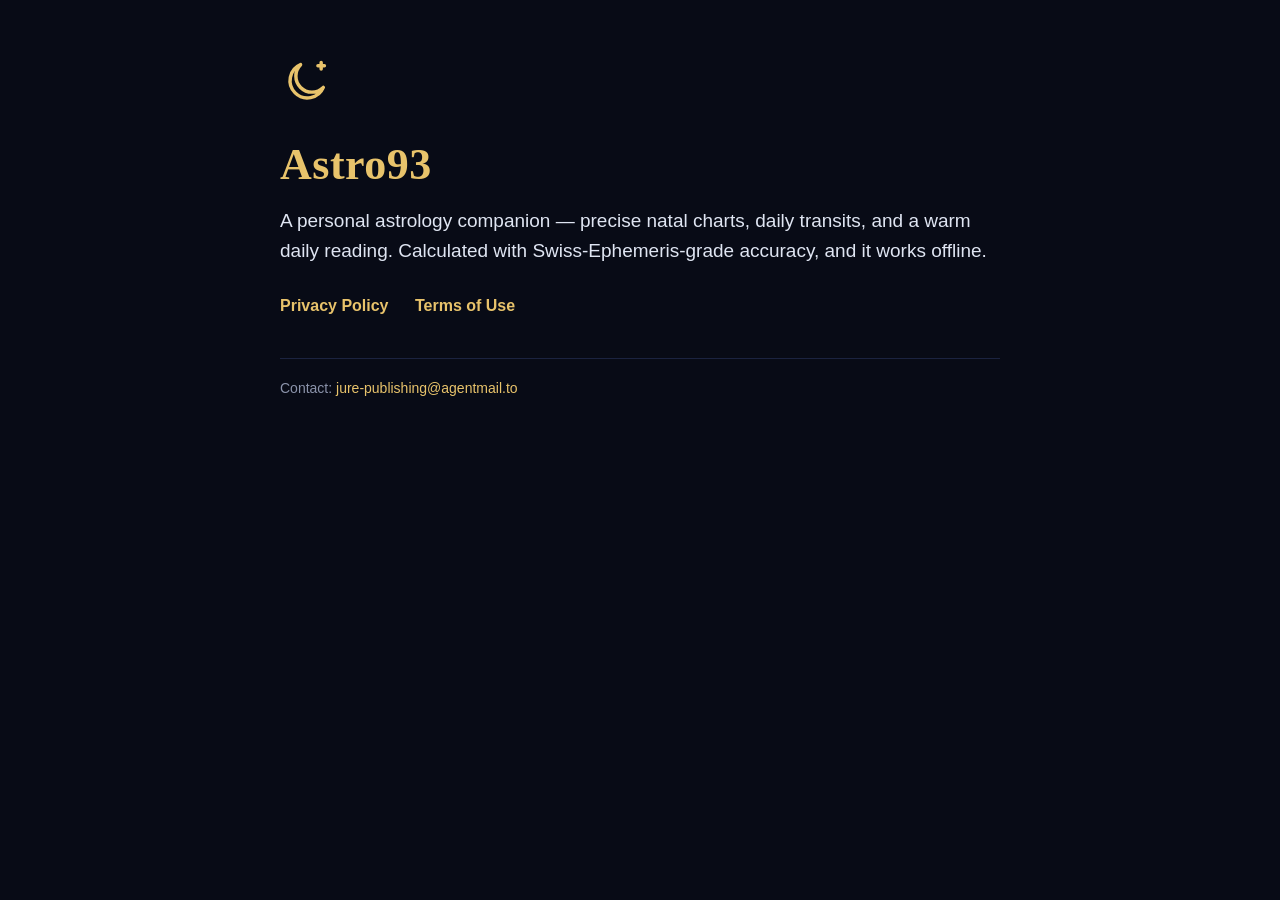
==== astro93/index.html @ 41490e8c "Add Astro93 legal pages at /astro93/; tidy privacy section - astro93/: index, privacy policy, terms " ====
<!doctype html>
<html lang="en">
<head>
<meta charset="utf-8" />
<meta name="viewport" content="width=device-width, initial-scale=1" />
<title>Astro93</title>
<style>
  :root{--bg:#080B16;--text:#c9d1e4;--muted:#8b93aa;--gold:#E8C36B;--line:#1b2340;}
  *{box-sizing:border-box}
  body{margin:0;background:var(--bg);color:var(--text);
    font:16px/1.6 -apple-system,"Segoe UI",Roboto,Helvetica,Arial,sans-serif;padding:56px 20px}
  .wrap{max-width:720px;margin:0 auto}
  h1{font-family:Georgia,"Times New Roman",serif;color:var(--gold);font-size:44px;margin:14px 0 6px;letter-spacing:.5px}
  .lead{font-size:19px;color:#dfe5f2;margin:0 0 26px}
  a{color:var(--gold);text-decoration:none}
  a:hover{text-decoration:underline}
  .links a{display:inline-block;margin-right:22px;font-weight:600}
  .logo{width:52px;height:52px;color:var(--gold)}
  .foot{margin-top:40px;color:var(--muted);font-size:14px;border-top:1px solid var(--line);padding-top:18px}
</style>
</head>
<body>
  <div class="wrap">
    <svg class="logo" viewBox="0 0 24 24" fill="none" stroke="currentColor" stroke-width="1.6" stroke-linecap="round" stroke-linejoin="round" aria-hidden="true">
      <path d="M20 14.5A8 8 0 1 1 9.5 4a6.3 6.3 0 0 0 10.5 10.5z" />
      <path d="M19 3v3M17.5 4.5h3" />
    </svg>
    <h1>Astro93</h1>
    <p class="lead">A personal astrology companion — precise natal charts, daily transits,
      and a warm daily reading. Calculated with Swiss-Ephemeris-grade accuracy, and it
      works offline.</p>
    <p class="links">
      <a href="privacy.html">Privacy Policy</a>
      <a href="terms.html">Terms of Use</a>
    </p>
    <div class="foot">Contact: <a href="mailto:jure-publishing@agentmail.to">jure-publishing@agentmail.to</a></div>
  </div>
</body>
</html>
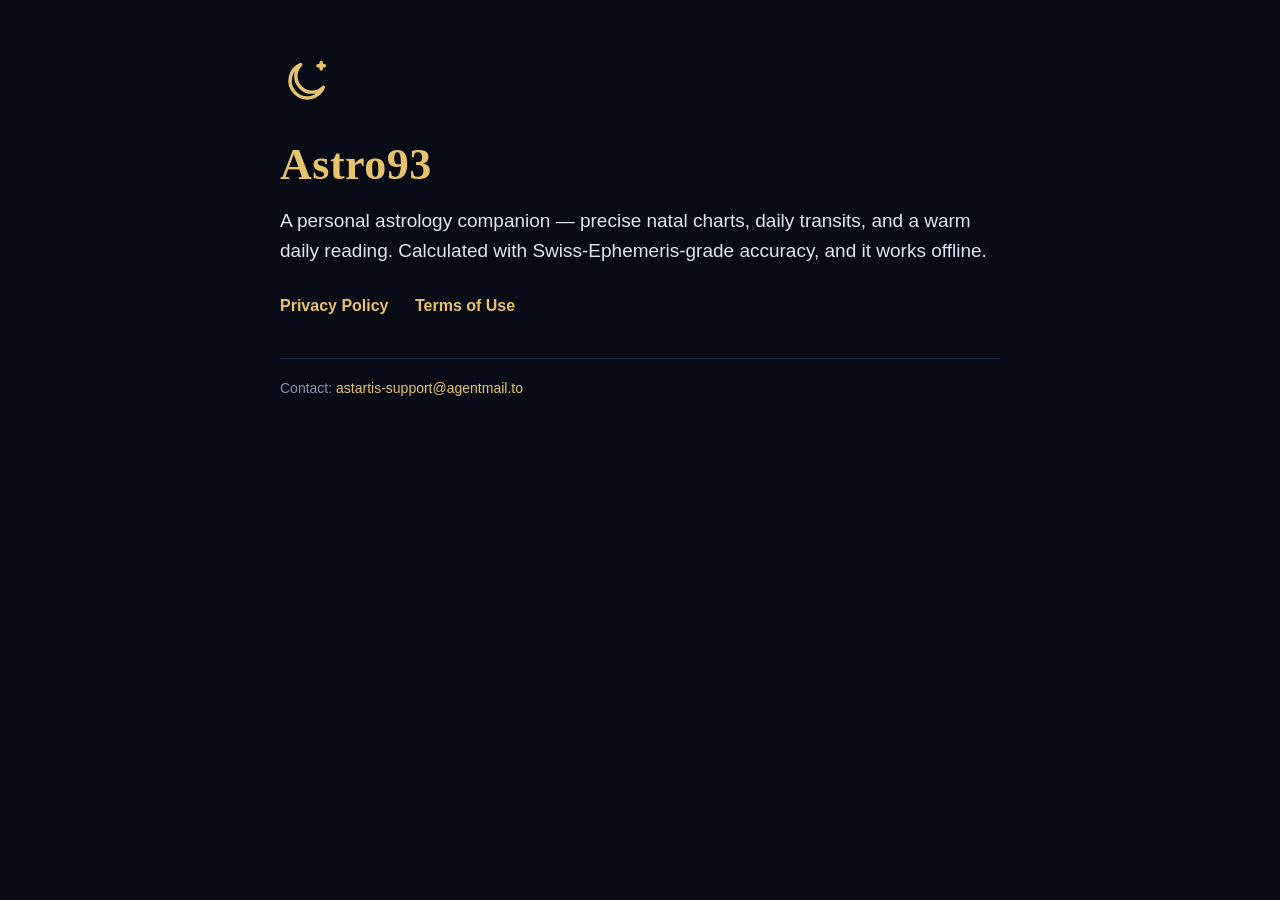
==== commit adb57036: "Add Calm Dog public pages; update contact address to astartis-support" ====
--- a/astro93/index.html
+++ b/astro93/index.html
@@ -33,7 +33,7 @@
       <a href="privacy.html">Privacy Policy</a>
       <a href="terms.html">Terms of Use</a>
     </p>
-    <div class="foot">Contact: <a href="mailto:jure-publishing@agentmail.to">jure-publishing@agentmail.to</a></div>
+    <div class="foot">Contact: <a href="mailto:astartis-support@agentmail.to">astartis-support@agentmail.to</a></div>
   </div>
 </body>
 </html>
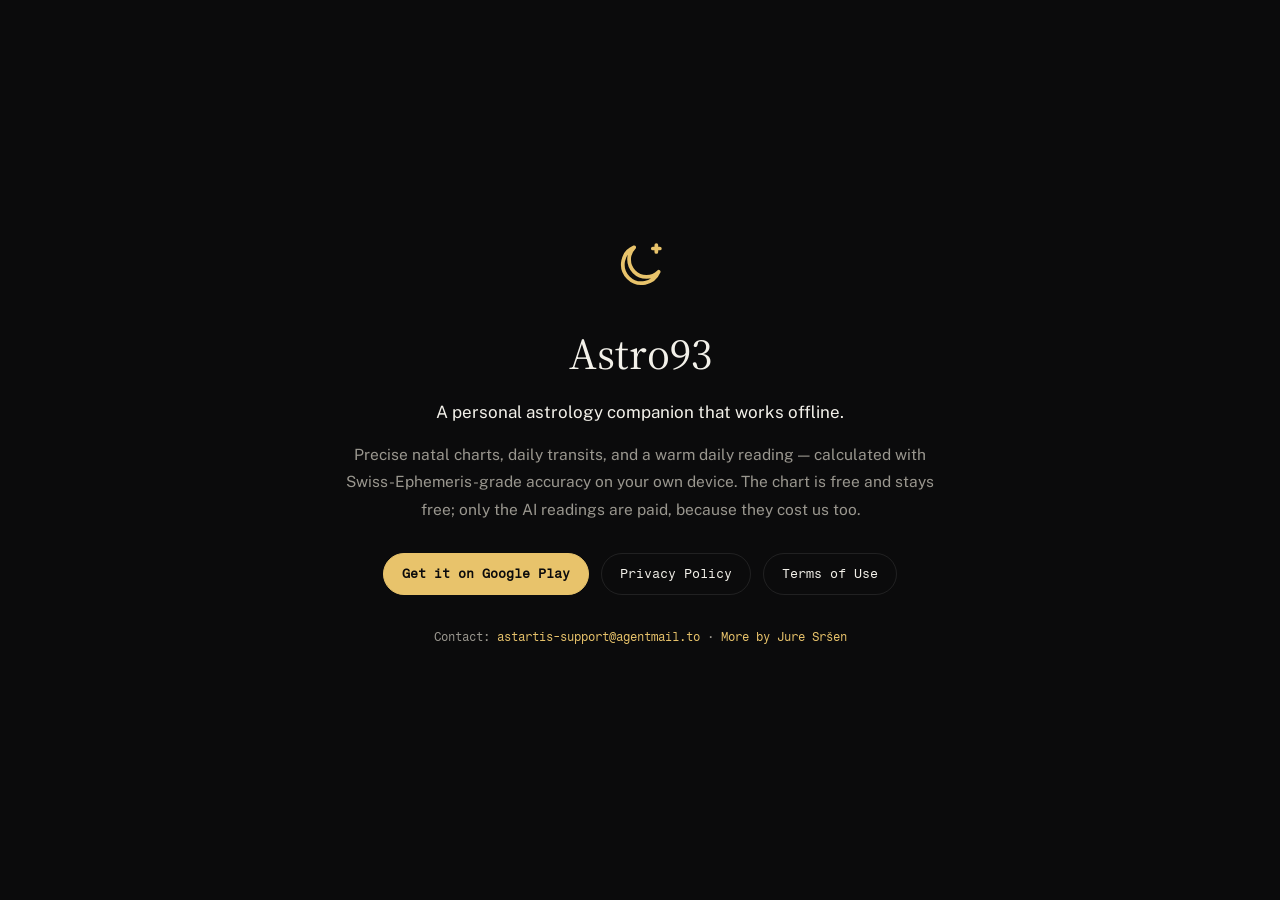
==== commit 7536884d: "Restyle app pages onto the site design system; feature the two Play apps - privacy/terms restyled by" ====
--- a/astro93/index.html
+++ b/astro93/index.html
@@ -4,36 +4,58 @@
 <meta charset="utf-8" />
 <meta name="viewport" content="width=device-width, initial-scale=1" />
 <title>Astro93</title>
+<meta name="description" content="Astro93 — a personal astrology companion. Precise natal charts, daily transits, and a warm daily reading, computed on your device.">
+<link rel="preconnect" href="https://fonts.googleapis.com">
+<link rel="preconnect" href="https://fonts.gstatic.com" crossorigin>
+<link href="https://fonts.googleapis.com/css2?family=Source+Serif+4:ital,wght@0,400;1,400&family=Fragment+Mono&family=Public+Sans:wght@400;500;600;700&display=swap" rel="stylesheet">
 <style>
-  :root{--bg:#080B16;--text:#c9d1e4;--muted:#8b93aa;--gold:#E8C36B;--line:#1b2340;}
-  *{box-sizing:border-box}
-  body{margin:0;background:var(--bg);color:var(--text);
-    font:16px/1.6 -apple-system,"Segoe UI",Roboto,Helvetica,Arial,sans-serif;padding:56px 20px}
-  .wrap{max-width:720px;margin:0 auto}
-  h1{font-family:Georgia,"Times New Roman",serif;color:var(--gold);font-size:44px;margin:14px 0 6px;letter-spacing:.5px}
-  .lead{font-size:19px;color:#dfe5f2;margin:0 0 26px}
-  a{color:var(--gold);text-decoration:none}
-  a:hover{text-decoration:underline}
-  .links a{display:inline-block;margin-right:22px;font-weight:600}
-  .logo{width:52px;height:52px;color:var(--gold)}
-  .foot{margin-top:40px;color:var(--muted);font-size:14px;border-top:1px solid var(--line);padding-top:18px}
+  :root{
+    --bg:#0b0b0c; --surface:#141417;
+    --line:rgba(255,255,255,0.09);
+    --ink:#f3f1ea; --ink-dim:#9a978f; --accent:#E8C36B;
+    --font-display:'Source Serif 4',serif;
+    --font-mono:'Fragment Mono',monospace;
+    --font-body:'Public Sans',sans-serif;
+    color-scheme:dark;
+  }
+  html{background:var(--bg)}
+  body{margin:0;min-height:100vh;display:grid;place-items:center;background:var(--bg);
+    color:var(--ink);font-family:var(--font-body);-webkit-font-smoothing:antialiased;line-height:1.6}
+  ::selection{background:var(--accent);color:var(--bg)}
+  a{text-decoration:none;color:inherit}
+  .card{max-width:620px;margin:0 auto;padding:64px 24px;text-align:center}
+  .logo{width:56px;height:56px;color:var(--accent)}
+  h1{font-family:var(--font-display);font-weight:400;font-size:44px;margin:18px 0 8px}
+  .tagline{font-size:17px;color:var(--ink);margin:0 0 14px}
+  p{font-size:15.5px;line-height:1.75;color:var(--ink-dim);margin:0 0 14px}
+  .links{margin-top:30px;display:flex;gap:12px;justify-content:center;flex-wrap:wrap}
+  .links a{font-family:var(--font-mono);font-size:13px;color:var(--ink);border:1px solid var(--line);
+    padding:10px 18px;border-radius:999px}
+  .links a:hover{border-color:var(--accent);color:var(--accent)}
+  .links a.primary{background:var(--accent);color:var(--bg);border-color:var(--accent);font-weight:600}
+  .note{margin-top:32px;font-family:var(--font-mono);font-size:12px;color:var(--ink-dim)}
+  .note a{color:var(--accent)}
+  @media (max-width:640px){h1{font-size:34px}.card{padding:48px 20px}}
 </style>
 </head>
 <body>
-  <div class="wrap">
+  <div class="card">
     <svg class="logo" viewBox="0 0 24 24" fill="none" stroke="currentColor" stroke-width="1.6" stroke-linecap="round" stroke-linejoin="round" aria-hidden="true">
       <path d="M20 14.5A8 8 0 1 1 9.5 4a6.3 6.3 0 0 0 10.5 10.5z" />
       <path d="M19 3v3M17.5 4.5h3" />
     </svg>
     <h1>Astro93</h1>
-    <p class="lead">A personal astrology companion — precise natal charts, daily transits,
-      and a warm daily reading. Calculated with Swiss-Ephemeris-grade accuracy, and it
-      works offline.</p>
-    <p class="links">
+    <p class="tagline">A personal astrology companion that works offline.</p>
+    <p>Precise natal charts, daily transits, and a warm daily reading — calculated with
+      Swiss-Ephemeris-grade accuracy on your own device. The chart is free and stays free;
+      only the AI readings are paid, because they cost us too.</p>
+    <div class="links">
+      <a class="primary" href="https://play.google.com/store/apps/details?id=com.hoornet.astro93" target="_blank" rel="noopener">Get it on Google Play</a>
       <a href="privacy.html">Privacy Policy</a>
       <a href="terms.html">Terms of Use</a>
-    </p>
-    <div class="foot">Contact: <a href="mailto:astartis-support@agentmail.to">astartis-support@agentmail.to</a></div>
+    </div>
+    <p class="note">Contact: <a href="mailto:astartis-support@agentmail.to">astartis-support@agentmail.to</a>
+      · <a href="../index.html">More by Jure Sršen</a></p>
   </div>
 </body>
 </html>
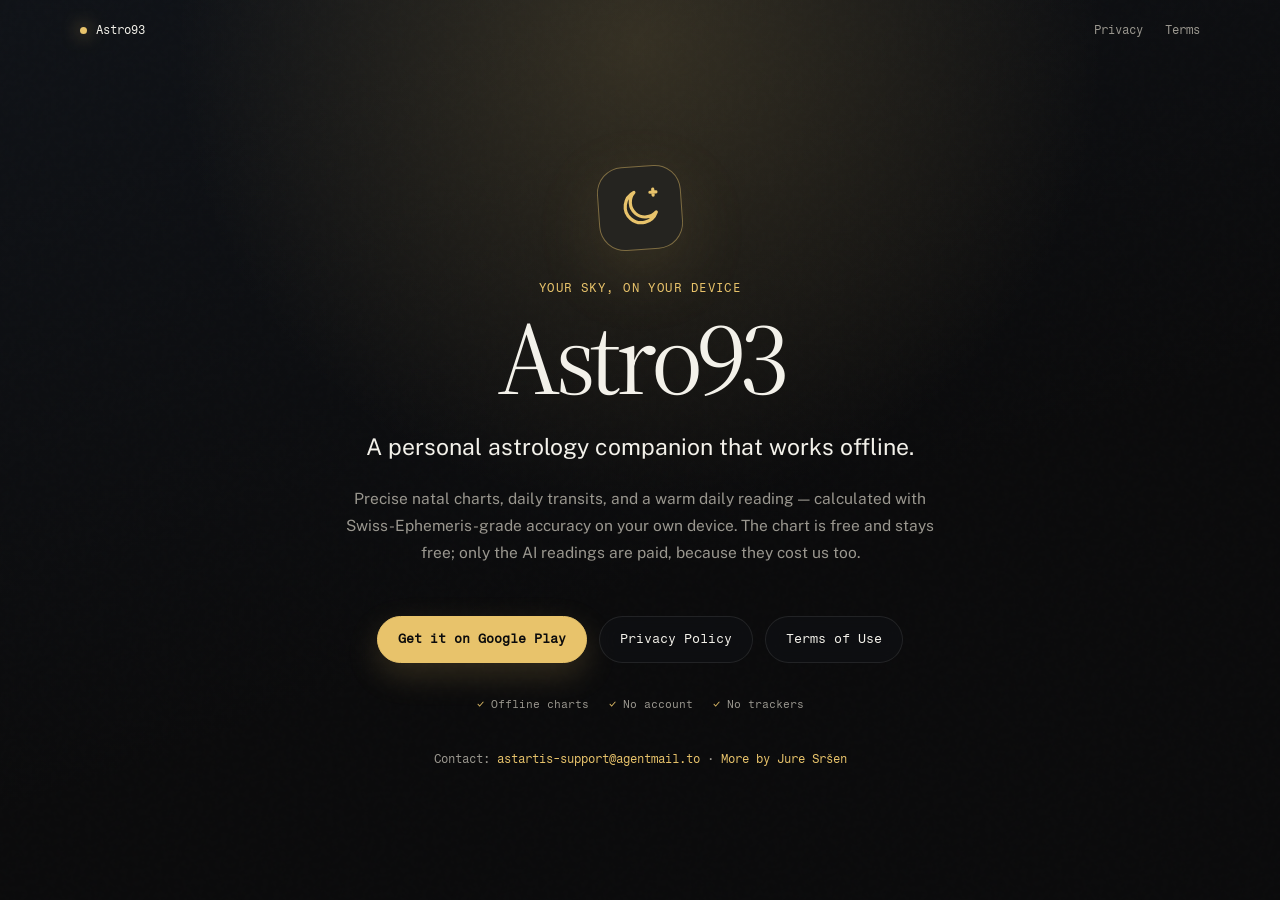
==== commit 9681e083: "Refresh portfolio design and projects" ====
--- a/astro93/index.html
+++ b/astro93/index.html
@@ -37,16 +37,24 @@
   .note a{color:var(--accent)}
   @media (max-width:640px){h1{font-size:34px}.card{padding:48px 20px}}
 </style>
+<link rel="stylesheet" href="../assets/app-refresh.css">
 </head>
 <body>
+  <nav class="app-nav shell" aria-label="Astro93 navigation">
+    <a class="app-brand" href="../index.html">Astro93</a>
+    <div class="nav-legal"><a href="privacy.html">Privacy</a><a href="terms.html">Terms</a></div>
+  </nav>
   <div class="card">
-    <svg class="logo" viewBox="0 0 24 24" fill="none" stroke="currentColor" stroke-width="1.6" stroke-linecap="round" stroke-linejoin="round" aria-hidden="true">
-      <path d="M20 14.5A8 8 0 1 1 9.5 4a6.3 6.3 0 0 0 10.5 10.5z" />
-      <path d="M19 3v3M17.5 4.5h3" />
-    </svg>
+    <div class="logo-wrap">
+      <svg class="logo" viewBox="0 0 24 24" fill="none" stroke="currentColor" stroke-width="1.6" stroke-linecap="round" stroke-linejoin="round" aria-hidden="true">
+        <path d="M20 14.5A8 8 0 1 1 9.5 4a6.3 6.3 0 0 0 10.5 10.5z" />
+        <path d="M19 3v3M17.5 4.5h3" />
+      </svg>
+    </div>
+    <p class="eyebrow">Your sky, on your device</p>
     <h1>Astro93</h1>
     <p class="tagline">A personal astrology companion that works offline.</p>
-    <p>Precise natal charts, daily transits, and a warm daily reading — calculated with
+    <p class="description">Precise natal charts, daily transits, and a warm daily reading — calculated with
       Swiss-Ephemeris-grade accuracy on your own device. The chart is free and stays free;
       only the AI readings are paid, because they cost us too.</p>
     <div class="links">
@@ -54,6 +62,7 @@
       <a href="privacy.html">Privacy Policy</a>
       <a href="terms.html">Terms of Use</a>
     </div>
+    <ul class="trust" aria-label="App highlights"><li>Offline charts</li><li>No account</li><li>No trackers</li></ul>
     <p class="note">Contact: <a href="mailto:astartis-support@agentmail.to">astartis-support@agentmail.to</a>
       · <a href="../index.html">More by Jure Sršen</a></p>
   </div>
--- a/assets/app-refresh.css
+++ b/assets/app-refresh.css
@@ -0,0 +1,97 @@
+:root { color-scheme: dark; }
+* { box-sizing: border-box; }
+html { min-height: 100%; }
+body {
+  position: relative;
+  overflow-x: hidden;
+  width: 100%;
+  background:
+    radial-gradient(circle at 50% 5%, color-mix(in srgb, var(--accent) 18%, transparent), transparent 29rem),
+    linear-gradient(160deg, #101318 0%, var(--bg) 60%);
+}
+body::before {
+  content: "";
+  position: fixed;
+  inset: 0;
+  pointer-events: none;
+  opacity: .2;
+  background-image: url("data:image/svg+xml,%3Csvg viewBox='0 0 180 180' xmlns='http://www.w3.org/2000/svg'%3E%3Cfilter id='n'%3E%3CfeTurbulence type='fractalNoise' baseFrequency='.85' numOctaves='3'/%3E%3C/filter%3E%3Crect width='100%25' height='100%25' filter='url(%23n)' opacity='.07'/%3E%3C/svg%3E");
+}
+.shell { width: min(1120px, calc(100% - 40px)); margin: 0 auto; }
+.app-nav {
+  position: absolute;
+  top: 24px;
+  left: 50%;
+  transform: translateX(-50%);
+  z-index: 5;
+  display: flex;
+  justify-content: space-between;
+  align-items: center;
+  font: 12px/1 var(--font-mono);
+}
+.app-nav a { color: var(--ink-dim); }
+.app-nav a:hover { color: var(--accent); }
+.app-brand { display: flex; gap: 9px; align-items: center; color: var(--ink) !important; }
+.app-brand::before { content: ""; width: 7px; height: 7px; border-radius: 50%; background: var(--accent); box-shadow: 0 0 18px var(--accent); }
+.nav-legal { display: flex; gap: 22px; }
+.card {
+  width: min(860px, 100%);
+  min-width: 0;
+  max-width: none;
+  min-height: 100svh;
+  display: grid;
+  place-items: center;
+  align-content: center;
+  padding: 130px 24px 80px;
+  position: relative;
+}
+.card::before, .card::after {
+  content: "";
+  position: absolute;
+  left: 50%;
+  top: 50%;
+  translate: -50% -50%;
+  width: min(68vw, 620px);
+  aspect-ratio: 1;
+  border: 1px solid color-mix(in srgb, var(--accent) 22%, transparent);
+  border-radius: 50%;
+  z-index: -1;
+}
+.card::after { width: min(48vw, 440px); opacity: .55; }
+.logo-wrap {
+  width: 84px;
+  height: 84px;
+  display: grid;
+  place-items: center;
+  border: 1px solid color-mix(in srgb, var(--accent) 45%, transparent);
+  border-radius: 26px;
+  background: color-mix(in srgb, var(--accent) 9%, #121419);
+  box-shadow: 0 22px 70px color-mix(in srgb, var(--accent) 13%, transparent);
+  transform: rotate(-4deg);
+}
+.logo { width: 48px; height: 48px; }
+.eyebrow { margin: 30px 0 0; color: var(--accent); font: 12px/1.4 var(--font-mono); letter-spacing: .12em; text-transform: uppercase; }
+h1 { font-size: clamp(60px, 10vw, 104px); line-height: .94; letter-spacing: -.055em; margin: 12px 0 20px; }
+.tagline { font-size: clamp(18px, 2.3vw, 23px); margin-bottom: 18px; }
+.description { width: 100%; max-width: 620px; overflow-wrap: break-word; }
+.links { margin-top: 36px; }
+.links a { padding: 12px 20px; background: rgba(16, 18, 22, .5); backdrop-filter: blur(10px); }
+.links a:hover { transform: translateY(-2px); }
+.links a.primary { box-shadow: 0 12px 32px color-mix(in srgb, var(--accent) 18%, transparent); }
+.trust { display: flex; justify-content: center; gap: 20px; flex-wrap: wrap; margin: 34px 0 0; padding: 0; list-style: none; }
+.trust li { color: var(--ink-dim); font: 11px/1.4 var(--font-mono); }
+.trust li::before { content: "✓"; color: var(--accent); margin-right: 7px; }
+.note { width: 100%; max-width: 680px; margin-top: 36px; overflow-wrap: anywhere; }
+:focus-visible { outline: 2px solid var(--accent); outline-offset: 4px; }
+@media (prefers-reduced-motion: reduce) { * { transition: none !important; } }
+@media (max-width: 640px) {
+  .shell { width: calc(100% - 28px); }
+  .app-nav { top: 18px; }
+  .app-nav, .nav-legal { min-width: 0; }
+  .card { padding: 110px 16px 60px; }
+  .card::before { width: 110vw; }
+  .card::after { width: 80vw; }
+  h1 { font-size: clamp(58px, 20vw, 82px); }
+  .links { width: 100%; }
+  .links a { flex: 1 1 100%; }
+}
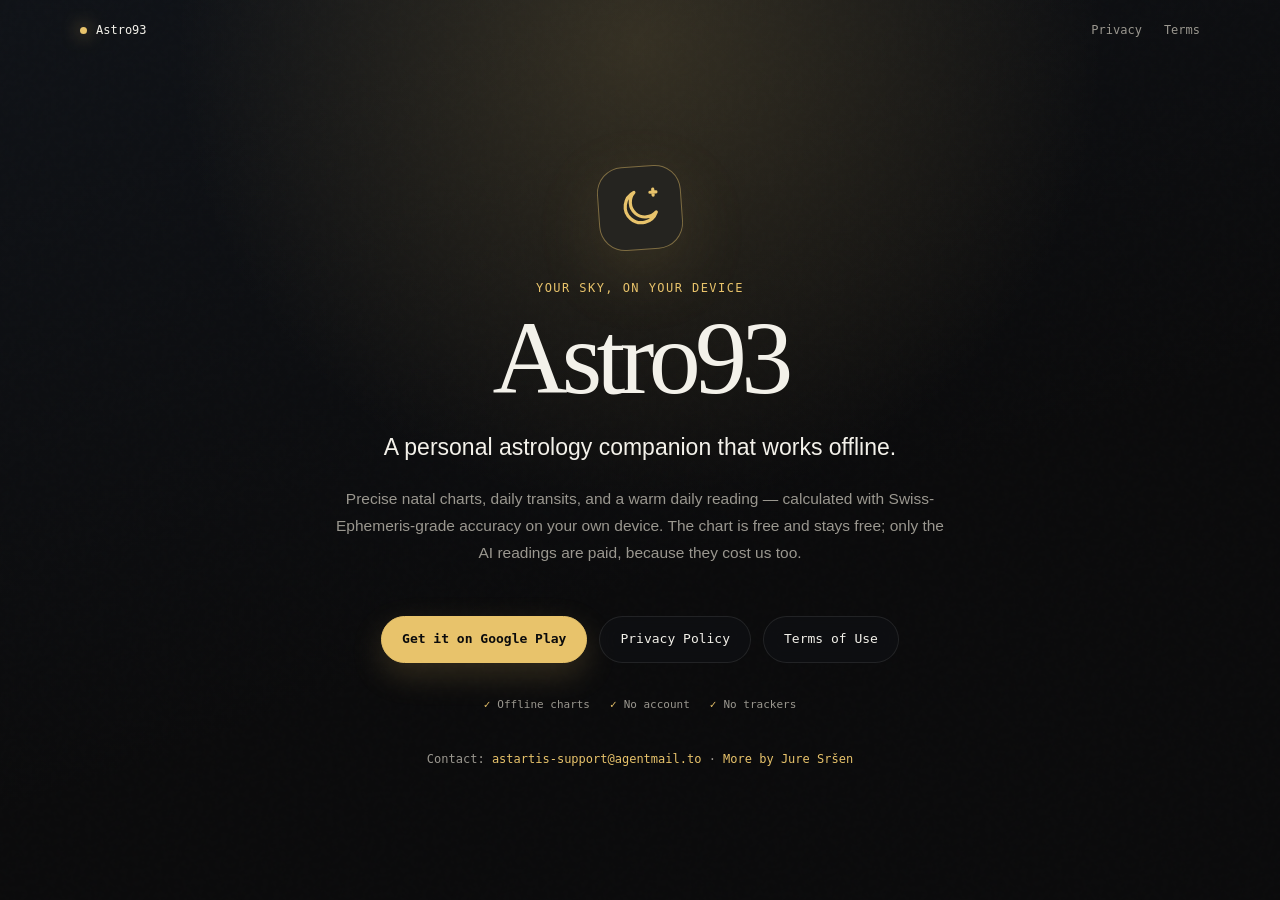
==== commit 2d9d4e7b: "Add sponsorship and project sections with CSP protection" ====
--- a/astro93/index.html
+++ b/astro93/index.html
@@ -2,6 +2,7 @@
 <html lang="en">
 <head>
 <meta charset="utf-8" />
+<meta http-equiv="Content-Security-Policy" content="default-src 'none'; script-src 'none'; style-src 'self' 'unsafe-inline' https://fonts.googleapis.com; font-src https://fonts.gstatic.com; img-src 'self' data:; base-uri 'none'; form-action 'none'">
 <meta name="viewport" content="width=device-width, initial-scale=1" />
 <title>Astro93</title>
 <meta name="description" content="Astro93 — a personal astrology companion. Precise natal charts, daily transits, and a warm daily reading, computed on your device.">
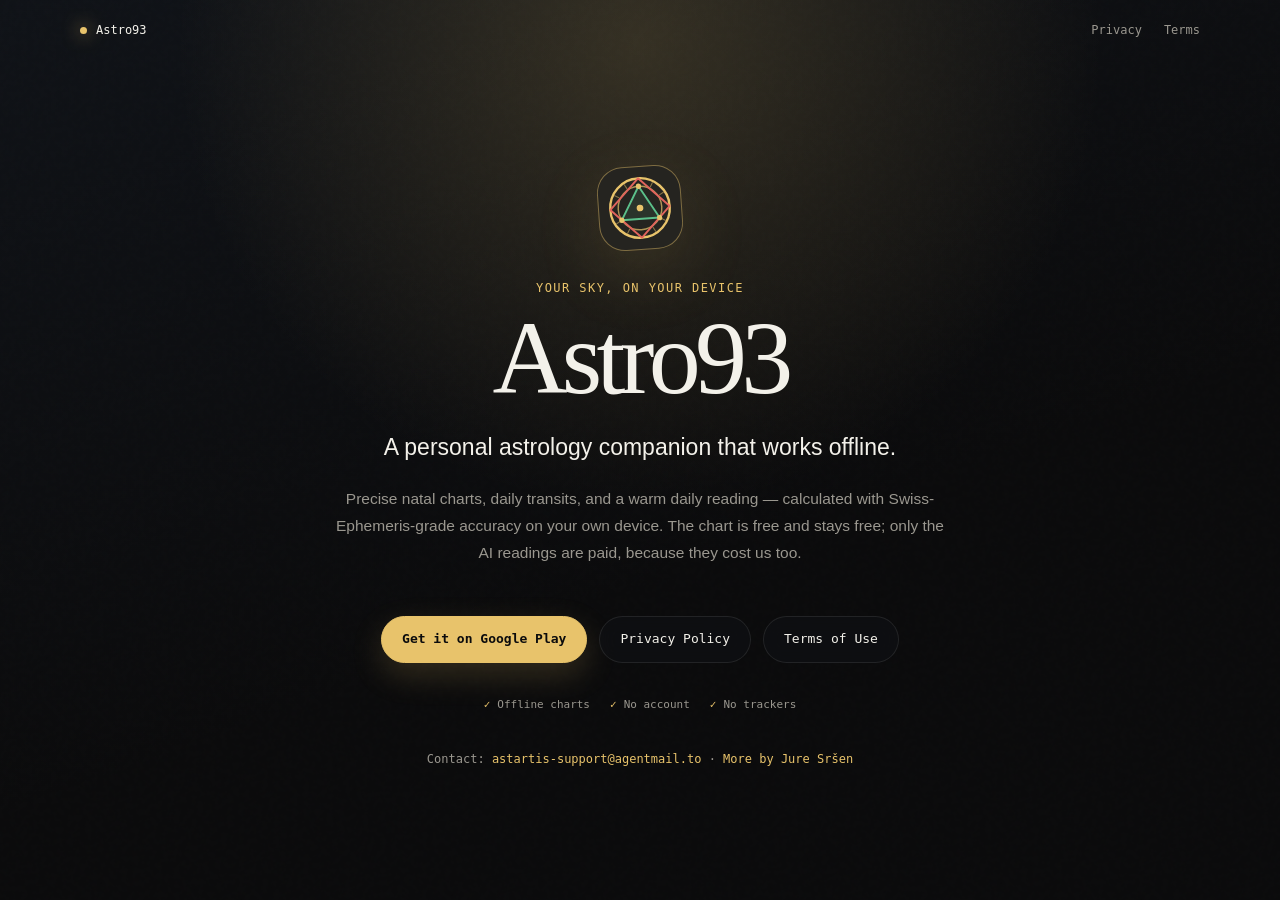
==== commit 1065f38f: "Astro93: the new icon, the squared circle The app page's logo tile shows the new icon's figure in it" ====
--- a/astro93/index.html
+++ b/astro93/index.html
@@ -4,6 +4,7 @@
 <meta charset="utf-8" />
 <meta http-equiv="Content-Security-Policy" content="default-src 'none'; script-src 'none'; style-src 'self' 'unsafe-inline' https://fonts.googleapis.com; font-src https://fonts.gstatic.com; img-src 'self' data:; base-uri 'none'; form-action 'none'">
 <meta name="viewport" content="width=device-width, initial-scale=1" />
+<link rel="icon" href="icon.svg" type="image/svg+xml" />
 <title>Astro93</title>
 <meta name="description" content="Astro93 — a personal astrology companion. Precise natal charts, daily transits, and a warm daily reading, computed on your device.">
 <link rel="preconnect" href="https://fonts.googleapis.com">
@@ -47,10 +48,7 @@
   </nav>
   <div class="card">
     <div class="logo-wrap">
-      <svg class="logo" viewBox="0 0 24 24" fill="none" stroke="currentColor" stroke-width="1.6" stroke-linecap="round" stroke-linejoin="round" aria-hidden="true">
-        <path d="M20 14.5A8 8 0 1 1 9.5 4a6.3 6.3 0 0 0 10.5 10.5z" />
-        <path d="M19 3v3M17.5 4.5h3" />
-      </svg>
+      <svg class="logo" viewBox="60.5 60.5 391 391" style="width:62px;height:62px" aria-hidden="true"><circle cx="256" cy="256" r="188.0" fill="none" stroke="#E8C36B" stroke-opacity="1.0" stroke-width="15"/><circle cx="256" cy="256" r="137.6" fill="none" stroke="#E8C36B" stroke-opacity="0.7" stroke-width="9"/><line x1="329.8" y1="128.2" x2="344.5" y2="102.7" stroke="#E8C36B" stroke-opacity="0.5" stroke-width="7" stroke-linecap="round"/><line x1="383.8" y1="182.2" x2="409.3" y2="167.5" stroke="#E8C36B" stroke-opacity="0.5" stroke-width="7" stroke-linecap="round"/><line x1="383.8" y1="329.8" x2="409.3" y2="344.5" stroke="#E8C36B" stroke-opacity="0.5" stroke-width="7" stroke-linecap="round"/><line x1="329.8" y1="383.8" x2="344.5" y2="409.3" stroke="#E8C36B" stroke-opacity="0.5" stroke-width="7" stroke-linecap="round"/><line x1="182.2" y1="383.8" x2="167.5" y2="409.3" stroke="#E8C36B" stroke-opacity="0.5" stroke-width="7" stroke-linecap="round"/><line x1="128.2" y1="329.8" x2="102.7" y2="344.5" stroke="#E8C36B" stroke-opacity="0.5" stroke-width="7" stroke-linecap="round"/><line x1="128.2" y1="182.2" x2="102.7" y2="167.5" stroke="#E8C36B" stroke-opacity="0.5" stroke-width="7" stroke-linecap="round"/><line x1="182.2" y1="128.2" x2="167.5" y2="102.7" stroke="#E8C36B" stroke-opacity="0.5" stroke-width="7" stroke-linecap="round"/><polygon points="256.0,68.0 444.0,256.0 256.0,444.0 68.0,256.0" fill="#E0645C" fill-opacity="0.0" stroke="#E0645C" stroke-width="12" stroke-linejoin="round"/><polygon points="256.0,118.4 375.2,324.8 136.8,324.8" fill="#5BC08A" fill-opacity="0.1" stroke="#5BC08A" stroke-width="12" stroke-linejoin="round"/><circle cx="256.0" cy="118.4" r="17" fill="#E8C36B"/><circle cx="375.2" cy="324.8" r="17" fill="#E8C36B"/><circle cx="136.8" cy="324.8" r="17" fill="#E8C36B"/><circle cx="256.0" cy="256.0" r="21" fill="#E8C36B"/></svg>
     </div>
     <p class="eyebrow">Your sky, on your device</p>
     <h1>Astro93</h1>
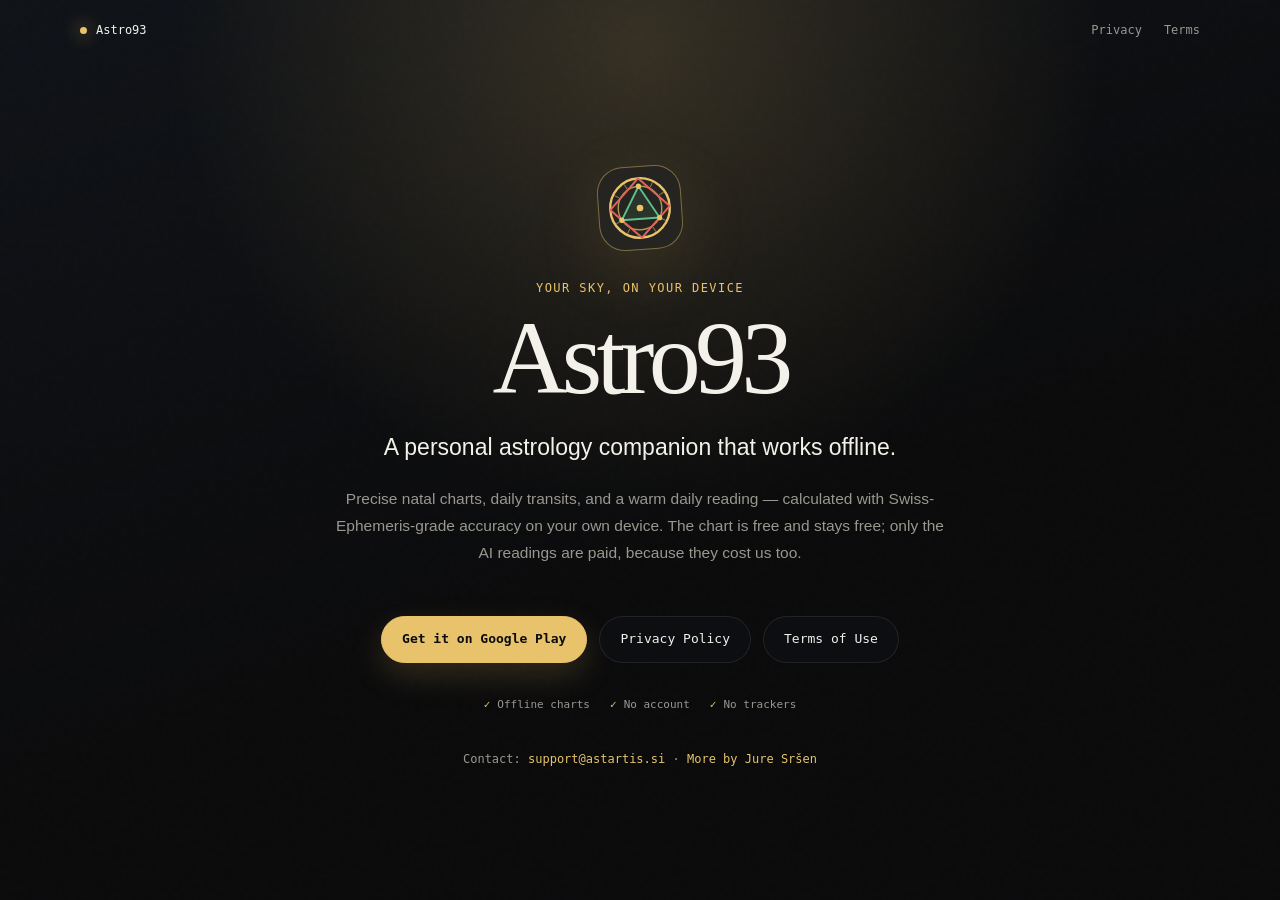
==== commit af51b30c: "Astro93: support address is now support@astartis.si As Calm Dog's on 2026-10-21: the app page, the p" ====
--- a/astro93/index.html
+++ b/astro93/index.html
@@ -62,7 +62,7 @@
       <a href="terms.html">Terms of Use</a>
     </div>
     <ul class="trust" aria-label="App highlights"><li>Offline charts</li><li>No account</li><li>No trackers</li></ul>
-    <p class="note">Contact: <a href="mailto:astartis-support@agentmail.to">astartis-support@agentmail.to</a>
+    <p class="note">Contact: <a href="mailto:support@astartis.si">support@astartis.si</a>
       · <a href="../index.html">More by Jure Sršen</a></p>
   </div>
 </body>
